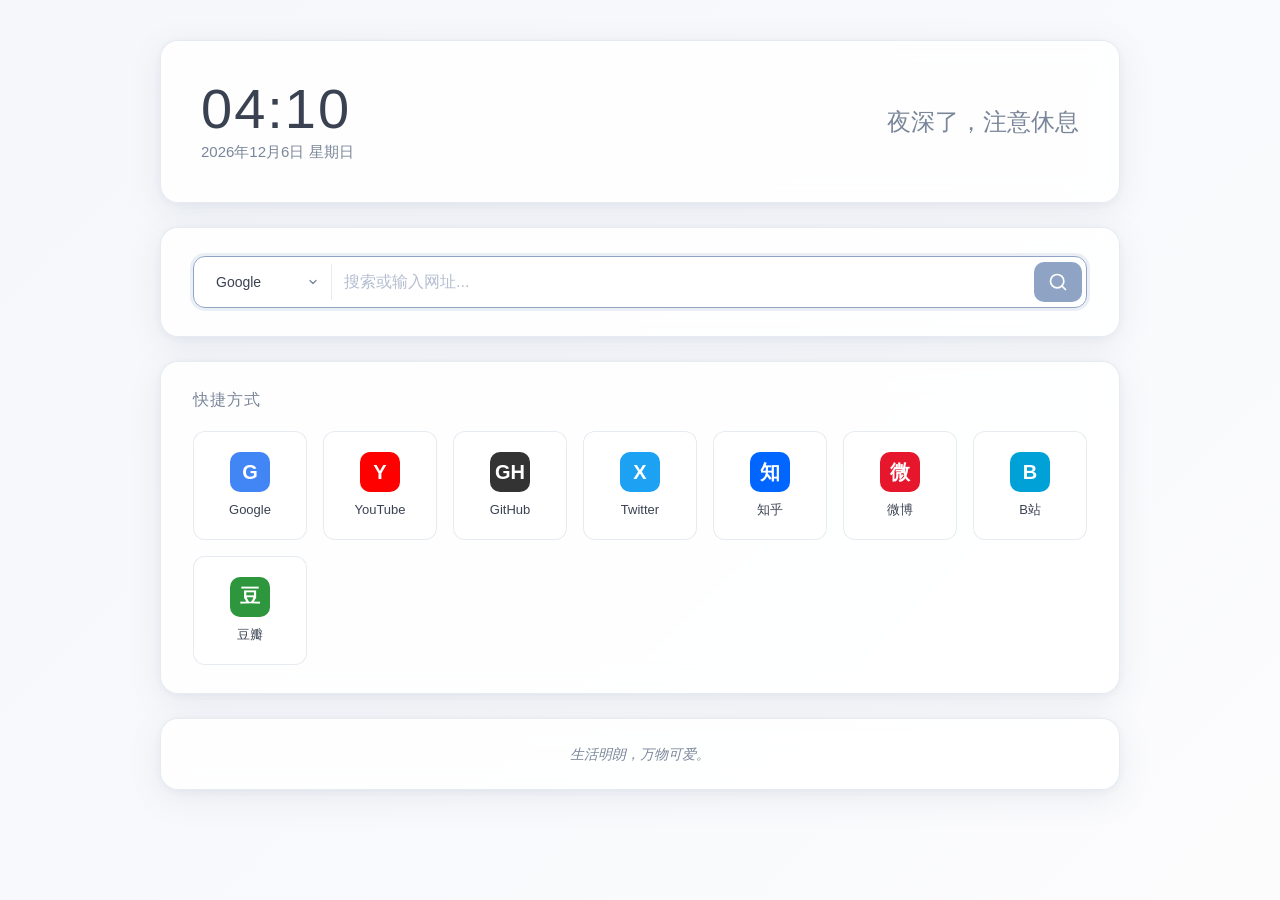
==== newtab.html @ cd0e1374 "feat: 创建浏览器新标签页插件 Co-authored-by: traeagent <traeagent@users.noreply.github.com>" ====
<!DOCTYPE html>
<html lang="zh-CN">
<head>
  <meta charset="UTF-8" />
  <meta name="viewport" content="width=device-width, initial-scale=1.0" />
  <title>New Tab</title>
  <link rel="stylesheet" href="styles.css" />
</head>
<body>
  <div class="container">
    <header class="hero-card">
      <div class="time-section">
        <div class="time" id="time">00:00</div>
        <div class="date" id="date">加载中...</div>
      </div>
      <div class="greeting" id="greeting">你好</div>
    </header>

    <section class="card search-card">
      <form class="search-box" id="searchForm">
        <div class="engine-select" id="engineSelect">
          <select id="engineDropdown" class="engine-dropdown">
            <option value="google">Google</option>
            <option value="bing">Bing</option>
            <option value="baidu">百度</option>
            <option value="duckduckgo">DuckDuckGo</option>
          </select>
        </div>
        <input
          type="text"
          id="searchInput"
          class="search-input"
          placeholder="搜索或输入网址..."
          autocomplete="off"
          autofocus
        />
        <button type="submit" class="search-btn" aria-label="搜索">
          <svg viewBox="0 0 24 24" width="20" height="20" fill="none" stroke="currentColor" stroke-width="2" stroke-linecap="round" stroke-linejoin="round">
            <circle cx="11" cy="11" r="8"></circle>
            <line x1="21" y1="21" x2="16.65" y2="16.65"></line>
          </svg>
        </button>
      </form>
    </section>

    <section class="card shortcuts-card">
      <h2 class="card-title">快捷方式</h2>
      <div class="shortcuts-grid" id="shortcutsGrid"></div>
    </section>

    <footer class="footer-card">
      <div class="quote" id="quote">每一个不曾起舞的日子，都是对生命的辜负。</div>
    </footer>
  </div>
  <script src="script.js"></script>
</body>
</html>
---- styles.css ----
:root {
  --bg-gradient: linear-gradient(135deg, #f5f7fa 0%, #f8f9fc 50%, #fcfcfd 100%);
  --card-bg: rgba(255, 255, 255, 0.85);
  --card-border: rgba(200, 210, 225, 0.45);
  --card-shadow: 0 8px 32px rgba(100, 120, 150, 0.12),
                 0 2px 8px rgba(100, 120, 150, 0.06),
                 inset 0 1px 0 rgba(255, 255, 255, 0.8);
  --card-hover-shadow: 0 12px 40px rgba(100, 120, 150, 0.18),
                       0 4px 12px rgba(100, 120, 150, 0.1),
                       inset 0 1px 0 rgba(255, 255, 255, 0.8);
  --text-primary: #3a4252;
  --text-secondary: #7a8699;
  --text-muted: #b4bed0;
  --accent: #8fa4c5;
  --accent-hover: #7a92b8;
  --input-bg: rgba(255, 255, 255, 0.75);
  --radius: 18px;
  --radius-sm: 12px;
}

* {
  margin: 0;
  padding: 0;
  box-sizing: border-box;
}

body {
  font-family: -apple-system, BlinkMacSystemFont, "Segoe UI", "PingFang SC",
               "Microsoft YaHei", sans-serif;
  min-height: 100vh;
  background: var(--bg-gradient);
  color: var(--text-primary);
  padding: 40px 20px;
  display: flex;
  justify-content: center;
  align-items: flex-start;
  -webkit-font-smoothing: antialiased;
  -moz-osx-font-smoothing: grayscale;
}

.container {
  width: 100%;
  max-width: 960px;
  display: flex;
  flex-direction: column;
  gap: 24px;
}

.card,
.hero-card,
.footer-card {
  background: var(--card-bg);
  border: 1px solid var(--card-border);
  border-radius: var(--radius);
  box-shadow: var(--card-shadow);
  backdrop-filter: blur(12px);
  -webkit-backdrop-filter: blur(12px);
  padding: 32px;
  transition: all 0.3s ease;
}

.hero-card {
  display: flex;
  justify-content: space-between;
  align-items: center;
  flex-wrap: wrap;
  gap: 20px;
  padding: 40px;
}

.time-section {
  display: flex;
  flex-direction: column;
  gap: 6px;
}

.time {
  font-size: 56px;
  font-weight: 200;
  letter-spacing: 2px;
  color: var(--text-primary);
  font-variant-numeric: tabular-nums;
  line-height: 1;
}

.date {
  font-size: 15px;
  color: var(--text-secondary);
}

.greeting {
  font-size: 24px;
  font-weight: 300;
  color: var(--text-secondary);
  text-align: right;
}

.search-card {
  padding: 28px 32px;
}

.search-box {
  display: flex;
  align-items: center;
  background: var(--input-bg);
  border: 1px solid var(--card-border);
  border-radius: var(--radius-sm);
  padding: 4px 4px 4px 6px;
  transition: all 0.2s ease;
}

.search-box:focus-within {
  border-color: var(--accent);
  box-shadow: 0 0 0 3px rgba(143, 164, 197, 0.18);
}

.engine-select {
  position: relative;
  display: flex;
  align-items: center;
  padding: 0 6px;
  border-right: 1px solid var(--card-border);
}

.engine-dropdown {
  appearance: none;
  -webkit-appearance: none;
  -moz-appearance: none;
  background: transparent;
  border: none;
  outline: none;
  font-size: 14px;
  color: var(--text-primary);
  padding: 10px 26px 10px 10px;
  font-family: inherit;
  cursor: pointer;
  border-radius: 8px;
  transition: background 0.2s ease;
  background-image: url("data:image/svg+xml;utf8,<svg xmlns='http://www.w3.org/2000/svg' width='12' height='12' viewBox='0 0 24 24' fill='none' stroke='%237a8699' stroke-width='2.5' stroke-linecap='round' stroke-linejoin='round'><polyline points='6 9 12 15 18 9'></polyline></svg>");
  background-repeat: no-repeat;
  background-position: right 6px center;
  background-size: 12px;
}

.engine-dropdown:hover {
  background-color: rgba(143, 164, 197, 0.08);
}

.engine-dropdown option {
  background: #ffffff;
  color: var(--text-primary);
}

.search-input {
  flex: 1;
  border: none;
  outline: none;
  background: transparent;
  font-size: 16px;
  color: var(--text-primary);
  padding: 12px 10px 12px 12px;
  font-family: inherit;
}

.search-input::placeholder {
  color: var(--text-muted);
}

.search-btn {
  background: var(--accent);
  border: none;
  border-radius: 10px;
  padding: 10px 14px;
  cursor: pointer;
  color: white;
  display: flex;
  align-items: center;
  justify-content: center;
  transition: all 0.2s ease;
}

.search-btn:hover {
  background: var(--accent-hover);
  transform: translateY(-1px);
}

.shortcuts-card {
  padding: 28px 32px;
}

.card-title {
  font-size: 16px;
  font-weight: 500;
  color: var(--text-secondary);
  margin-bottom: 20px;
  letter-spacing: 1px;
}

.shortcuts-grid {
  display: grid;
  grid-template-columns: repeat(auto-fill, minmax(110px, 1fr));
  gap: 16px;
}

.shortcut-item {
  display: flex;
  flex-direction: column;
  align-items: center;
  justify-content: center;
  padding: 20px 12px;
  background: var(--input-bg);
  border: 1px solid var(--card-border);
  border-radius: var(--radius-sm);
  cursor: pointer;
  transition: all 0.2s ease;
  text-decoration: none;
  color: inherit;
  gap: 10px;
}

.shortcut-item:hover {
  transform: translateY(-3px);
  box-shadow: 0 6px 20px rgba(180, 150, 120, 0.15);
  border-color: var(--accent);
}

.shortcut-icon {
  width: 40px;
  height: 40px;
  border-radius: 10px;
  display: flex;
  align-items: center;
  justify-content: center;
  font-size: 20px;
  font-weight: 600;
  color: white;
}

.shortcut-name {
  font-size: 13px;
  color: var(--text-primary);
  text-align: center;
  line-height: 1.3;
}

.footer-card {
  padding: 24px 32px;
  text-align: center;
}

.quote {
  font-size: 14px;
  color: var(--text-secondary);
  font-style: italic;
  line-height: 1.6;
}

@media (max-width: 640px) {
  body {
    padding: 24px 16px;
  }

  .hero-card {
    flex-direction: column;
    text-align: center;
    padding: 28px 20px;
  }

  .greeting {
    text-align: center;
  }

  .time {
    font-size: 44px;
  }

  .card,
  .search-card,
  .shortcuts-card,
  .footer-card {
    padding: 20px;
  }

  .shortcuts-grid {
    grid-template-columns: repeat(auto-fill, minmax(90px, 1fr));
    gap: 12px;
  }
}
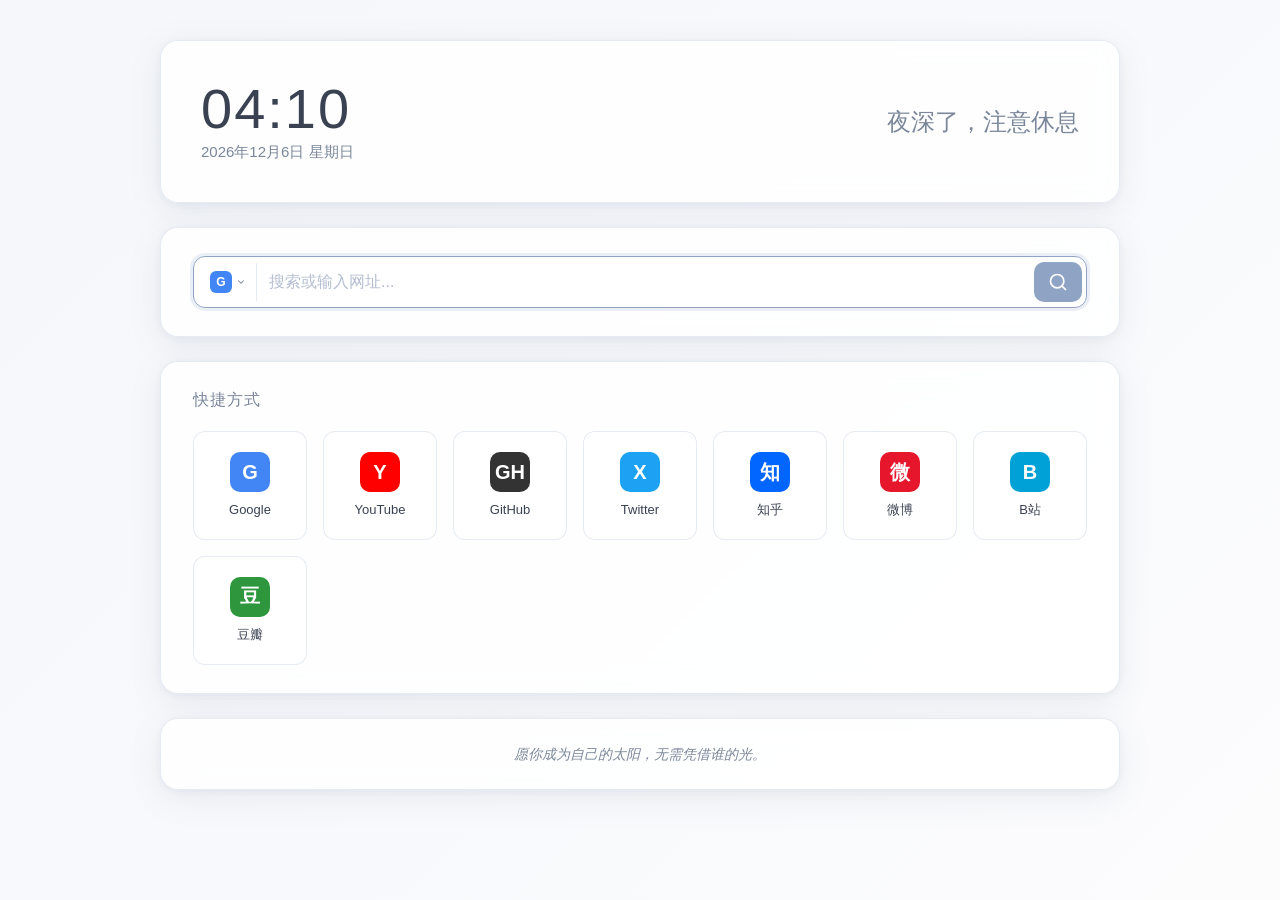
==== commit 87714768: "feat: 创建浏览器新标签页插件 Co-authored-by: traeagent <traeagent@users.noreply.github.com>" ====
--- a/newtab.html
+++ b/newtab.html
@@ -19,12 +19,11 @@
     <section class="card search-card">
       <form class="search-box" id="searchForm">
         <div class="engine-select" id="engineSelect">
-          <select id="engineDropdown" class="engine-dropdown">
-            <option value="google">Google</option>
-            <option value="bing">Bing</option>
-            <option value="baidu">百度</option>
-            <option value="duckduckgo">DuckDuckGo</option>
-          </select>
+          <button type="button" class="engine-trigger" id="engineTrigger" aria-haspopup="listbox" aria-expanded="false">
+            <span class="engine-icon" id="engineIcon">G</span>
+            <svg class="engine-caret" viewBox="0 0 24 24" width="10" height="10" fill="none" stroke="currentColor" stroke-width="2.5" stroke-linecap="round" stroke-linejoin="round"><polyline points="6 9 12 15 18 9"></polyline></svg>
+          </button>
+          <ul class="engine-menu" id="engineMenu" role="listbox"></ul>
         </div>
         <input
           type="text"
--- a/styles.css
+++ b/styles.css
@@ -118,37 +118,118 @@
   position: relative;
   display: flex;
   align-items: center;
-  padding: 0 6px;
+  padding: 0 4px 0 6px;
   border-right: 1px solid var(--card-border);
 }
 
-.engine-dropdown {
-  appearance: none;
-  -webkit-appearance: none;
-  -moz-appearance: none;
+.engine-trigger {
+  display: flex;
+  align-items: center;
+  gap: 4px;
   background: transparent;
   border: none;
   outline: none;
+  cursor: pointer;
+  padding: 8px 6px 8px 4px;
+  border-radius: 8px;
+  color: var(--text-secondary);
+  font-family: inherit;
+  transition: background 0.2s ease, color 0.2s ease;
+}
+
+.engine-trigger:hover {
+  background-color: rgba(143, 164, 197, 0.1);
+  color: var(--text-primary);
+}
+
+.engine-trigger[aria-expanded="true"] {
+  background-color: rgba(143, 164, 197, 0.15);
+  color: var(--text-primary);
+}
+
+.engine-trigger[aria-expanded="true"] .engine-caret {
+  transform: rotate(180deg);
+}
+
+.engine-icon {
+  display: inline-flex;
+  align-items: center;
+  justify-content: center;
+  width: 22px;
+  height: 22px;
+  border-radius: 6px;
+  font-size: 12px;
+  font-weight: 700;
+  color: white;
+  letter-spacing: 0;
+  line-height: 1;
+}
+
+.engine-caret {
+  transition: transform 0.2s ease;
+  flex-shrink: 0;
+}
+
+.engine-menu {
+  position: absolute;
+  top: calc(100% + 6px);
+  left: 0;
+  min-width: 160px;
+  list-style: none;
+  padding: 6px;
+  margin: 0;
+  background: white;
+  border: 1px solid var(--card-border);
+  border-radius: 12px;
+  box-shadow: 0 8px 24px rgba(100, 120, 150, 0.18),
+              0 2px 6px rgba(100, 120, 150, 0.08);
+  opacity: 0;
+  visibility: hidden;
+  transform: translateY(-6px);
+  pointer-events: none;
+  transition: opacity 0.18s ease, transform 0.18s ease, visibility 0.18s;
+  z-index: 100;
+}
+
+.engine-select.open .engine-menu {
+  opacity: 1;
+  visibility: visible;
+  transform: translateY(0);
+  pointer-events: auto;
+}
+
+.engine-menu li {
+  display: flex;
+  align-items: center;
+  gap: 10px;
+  padding: 9px 12px 9px 10px;
+  border-radius: 8px;
   font-size: 14px;
   color: var(--text-primary);
-  padding: 10px 26px 10px 10px;
-  font-family: inherit;
   cursor: pointer;
-  border-radius: 8px;
-  transition: background 0.2s ease;
-  background-image: url("data:image/svg+xml;utf8,<svg xmlns='http://www.w3.org/2000/svg' width='12' height='12' viewBox='0 0 24 24' fill='none' stroke='%237a8699' stroke-width='2.5' stroke-linecap='round' stroke-linejoin='round'><polyline points='6 9 12 15 18 9'></polyline></svg>");
-  background-repeat: no-repeat;
-  background-position: right 6px center;
-  background-size: 12px;
-}
-
-.engine-dropdown:hover {
-  background-color: rgba(143, 164, 197, 0.08);
-}
-
-.engine-dropdown option {
-  background: #ffffff;
-  color: var(--text-primary);
+  transition: background 0.15s ease;
+  white-space: nowrap;
+  user-select: none;
+}
+
+.engine-menu li:hover {
+  background-color: rgba(143, 164, 197, 0.12);
+}
+
+.engine-menu li.active {
+  background-color: rgba(143, 164, 197, 0.2);
+  font-weight: 500;
+}
+
+.engine-menu .engine-icon {
+  width: 24px;
+  height: 24px;
+  font-size: 12px;
+  border-radius: 6px;
+}
+
+.engine-menu .engine-label {
+  flex: 1;
 }
 
 .search-input {
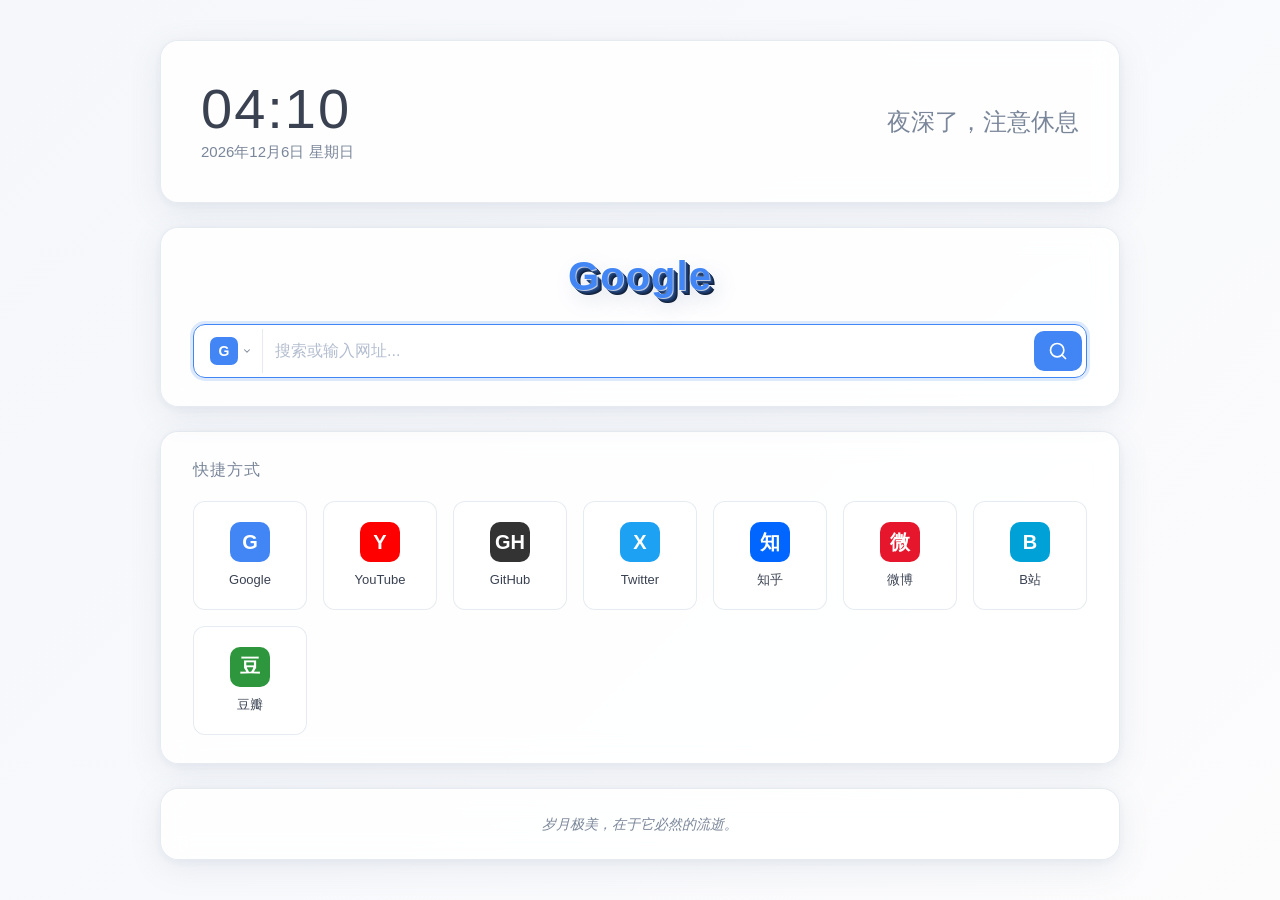
==== commit 4e12fda5: "feat: 创建浏览器新标签页插件 Co-authored-by: traeagent <traeagent@users.noreply.github.com>" ====
--- a/newtab.html
+++ b/newtab.html
@@ -2,7 +2,7 @@
 <html lang="zh-CN">
 <head>
   <meta charset="UTF-8" />
-  <meta name="viewport" content="width=device-width, initial-scale=1.0" />
+  <meta name="viewport" content="width=device-width, initial-scale=1.0, maximum-scale=1.0, minimum-scale=1.0, user-scalable=no, viewport-fit=cover" />
   <title>New Tab</title>
   <link rel="stylesheet" href="styles.css" />
 </head>
@@ -17,6 +17,7 @@
     </header>
 
     <section class="card search-card">
+      <div class="engine-logo" id="engineLogo">Google</div>
       <form class="search-box" id="searchForm">
         <div class="engine-select" id="engineSelect">
           <button type="button" class="engine-trigger" id="engineTrigger" aria-haspopup="listbox" aria-expanded="false">
--- a/styles.css
+++ b/styles.css
@@ -16,12 +16,38 @@
   --input-bg: rgba(255, 255, 255, 0.75);
   --radius: 18px;
   --radius-sm: 12px;
+  --brand-color: #4285f4;
+  --brand-color-hover: #3367d6;
+  --brand-color-soft: rgba(66, 133, 244, 0.18);
+  --brand-color-ring: rgba(66, 133, 244, 0.14);
 }
 
 * {
   margin: 0;
   padding: 0;
   box-sizing: border-box;
+  -webkit-tap-highlight-color: transparent;
+  -webkit-touch-callout: none;
+  -webkit-user-select: none;
+  -ms-user-select: none;
+  user-select: none;
+  -webkit-text-size-adjust: 100%;
+  -ms-text-size-adjust: 100%;
+}
+
+html,
+body {
+  overscroll-behavior: none;
+  -webkit-overflow-scrolling: touch;
+  touch-action: manipulation;
+  overflow: hidden;
+  scrollbar-width: none;
+  -ms-overflow-style: none;
+}
+
+html::-webkit-scrollbar,
+body::-webkit-scrollbar {
+  display: none;
 }
 
 body {
@@ -57,6 +83,7 @@
   -webkit-backdrop-filter: blur(12px);
   padding: 32px;
   transition: all 0.3s ease;
+  position: relative;
 }
 
 .hero-card {
@@ -97,6 +124,31 @@
 
 .search-card {
   padding: 28px 32px;
+  z-index: 2;
+}
+
+.engine-logo {
+  font-size: 40px;
+  font-weight: 800;
+  letter-spacing: 1px;
+  color: var(--brand-color);
+  text-align: center;
+  margin-bottom: 28px;
+  line-height: 1;
+  user-select: none;
+  transition: color 0.2s ease, text-shadow 0.2s ease;
+  text-shadow:
+    1px 1px 0 rgba(255, 255, 255, 0.7),
+    -1px -1px 0 rgba(255, 255, 255, 0.3),
+    2px 2px 0 color-mix(in srgb, var(--brand-color) 55%, black),
+    3px 3px 0 color-mix(in srgb, var(--brand-color) 45%, black),
+    4px 4px 0 color-mix(in srgb, var(--brand-color) 35%, black),
+    5px 5px 0 color-mix(in srgb, var(--brand-color) 25%, black),
+    7px 9px 20px rgba(100, 120, 150, 0.25);
+}
+
+.engine-logo:hover {
+  transform: translateY(-2px) scale(1.02);
 }
 
 .search-box {
@@ -110,8 +162,8 @@
 }
 
 .search-box:focus-within {
-  border-color: var(--accent);
-  box-shadow: 0 0 0 3px rgba(143, 164, 197, 0.18);
+  border-color: var(--brand-color);
+  box-shadow: 0 0 0 3px var(--brand-color-ring);
 }
 
 .engine-select {
@@ -138,12 +190,12 @@
 }
 
 .engine-trigger:hover {
-  background-color: rgba(143, 164, 197, 0.1);
+  background-color: var(--brand-color-soft);
   color: var(--text-primary);
 }
 
 .engine-trigger[aria-expanded="true"] {
-  background-color: rgba(143, 164, 197, 0.15);
+  background-color: var(--brand-color-soft);
   color: var(--text-primary);
 }
 
@@ -155,14 +207,15 @@
   display: inline-flex;
   align-items: center;
   justify-content: center;
-  width: 22px;
-  height: 22px;
-  border-radius: 6px;
-  font-size: 12px;
+  width: 28px;
+  height: 28px;
+  border-radius: 7px;
+  font-size: 14px;
   font-weight: 700;
   color: white;
   letter-spacing: 0;
   line-height: 1;
+  background: var(--brand-color);
 }
 
 .engine-caret {
@@ -202,7 +255,7 @@
   display: flex;
   align-items: center;
   gap: 10px;
-  padding: 9px 12px 9px 10px;
+  padding: 9px 12px 9px 4px;
   border-radius: 8px;
   font-size: 14px;
   color: var(--text-primary);
@@ -222,10 +275,10 @@
 }
 
 .engine-menu .engine-icon {
-  width: 24px;
-  height: 24px;
-  font-size: 12px;
-  border-radius: 6px;
+  width: 28px;
+  height: 28px;
+  font-size: 14px;
+  border-radius: 7px;
 }
 
 .engine-menu .engine-label {
@@ -241,6 +294,9 @@
   color: var(--text-primary);
   padding: 12px 10px 12px 12px;
   font-family: inherit;
+  -webkit-user-select: text;
+  user-select: text;
+  -webkit-touch-callout: default;
 }
 
 .search-input::placeholder {
@@ -248,7 +304,7 @@
 }
 
 .search-btn {
-  background: var(--accent);
+  background: var(--brand-color);
   border: none;
   border-radius: 10px;
   padding: 10px 14px;
@@ -261,7 +317,7 @@
 }
 
 .search-btn:hover {
-  background: var(--accent-hover);
+  background: var(--brand-color-hover);
   transform: translateY(-1px);
 }
 
@@ -301,7 +357,7 @@
 
 .shortcut-item:hover {
   transform: translateY(-3px);
-  box-shadow: 0 6px 20px rgba(180, 150, 120, 0.15);
+  box-shadow: 0 6px 20px rgba(100, 120, 150, 0.15);
   border-color: var(--accent);
 }
 
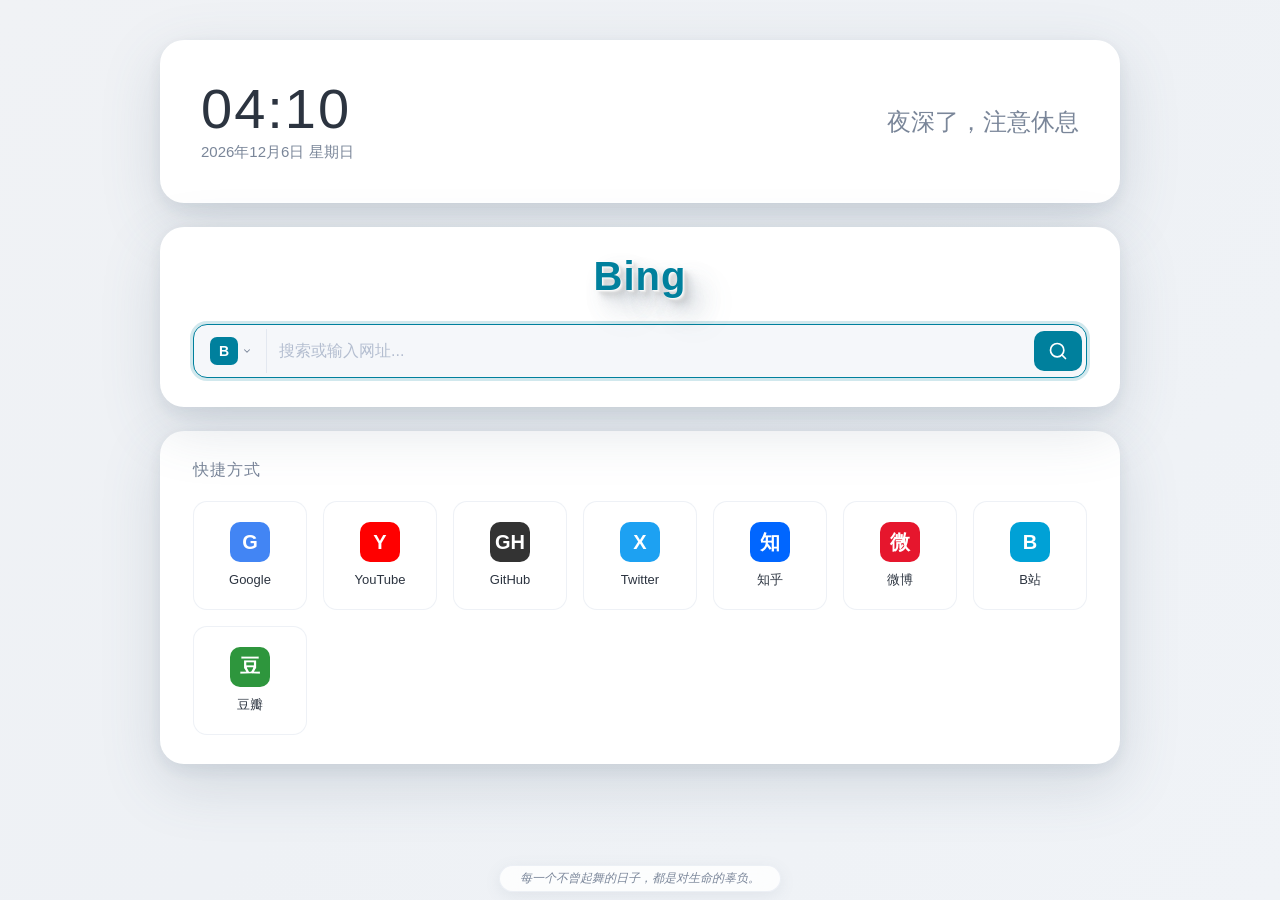
==== commit 227f647f: "feat: 创建浏览器新标签页插件 Co-authored-by: traeagent <traeagent@users.noreply.github.com>" ====
--- a/newtab.html
+++ b/newtab.html
@@ -47,11 +47,9 @@
       <h2 class="card-title">快捷方式</h2>
       <div class="shortcuts-grid" id="shortcutsGrid"></div>
     </section>
+  </div>
 
-    <footer class="footer-card">
-      <div class="quote" id="quote">每一个不曾起舞的日子，都是对生命的辜负。</div>
-    </footer>
-  </div>
+  <div class="bottom-bar"><span class="quote-text" id="quote">每一个不曾起舞的日子，都是对生命的辜负。&nbsp;&nbsp;&nbsp;&nbsp;&nbsp;&nbsp;&nbsp;&nbsp;每一个不曾起舞的日子，都是对生命的辜负。</span></div>
   <script src="script.js"></script>
 </body>
 </html>
--- a/styles.css
+++ b/styles.css
@@ -1,25 +1,23 @@
 :root {
-  --bg-gradient: linear-gradient(135deg, #f5f7fa 0%, #f8f9fc 50%, #fcfcfd 100%);
-  --card-bg: rgba(255, 255, 255, 0.85);
-  --card-border: rgba(200, 210, 225, 0.45);
-  --card-shadow: 0 8px 32px rgba(100, 120, 150, 0.12),
-                 0 2px 8px rgba(100, 120, 150, 0.06),
-                 inset 0 1px 0 rgba(255, 255, 255, 0.8);
-  --card-hover-shadow: 0 12px 40px rgba(100, 120, 150, 0.18),
-                       0 4px 12px rgba(100, 120, 150, 0.1),
-                       inset 0 1px 0 rgba(255, 255, 255, 0.8);
-  --text-primary: #3a4252;
+  --bg-gradient: linear-gradient(135deg, #f0f2f5 0%, #eef1f5 50%, #f0f3f7 100%);
+  --card-bg: #ffffff;
+  --card-border: transparent;
+  --card-shadow: 0 20px 60px rgba(80, 100, 120, 0.18),
+                 0 6px 16px rgba(80, 100, 120, 0.1);
+  --card-hover-shadow: 0 28px 72px rgba(80, 100, 120, 0.25),
+                       0 8px 20px rgba(80, 100, 120, 0.12);
+  --text-primary: #2c3440;
   --text-secondary: #7a8699;
   --text-muted: #b4bed0;
   --accent: #8fa4c5;
   --accent-hover: #7a92b8;
-  --input-bg: rgba(255, 255, 255, 0.75);
-  --radius: 18px;
-  --radius-sm: 12px;
-  --brand-color: #4285f4;
-  --brand-color-hover: #3367d6;
-  --brand-color-soft: rgba(66, 133, 244, 0.18);
-  --brand-color-ring: rgba(66, 133, 244, 0.14);
+  --input-bg: #f5f7fa;
+  --radius: 24px;
+  --radius-sm: 14px;
+  --brand-color: #00809d;
+  --brand-color-hover: #006a83;
+  --brand-color-soft: rgba(0, 128, 157, 0.12);
+  --brand-color-ring: rgba(0, 128, 157, 0.18);
 }
 
 * {
@@ -70,11 +68,11 @@
   display: flex;
   flex-direction: column;
   gap: 24px;
+  padding-bottom: 44px;
 }
 
 .card,
-.hero-card,
-.footer-card {
+.hero-card {
   background: var(--card-bg);
   border: 1px solid var(--card-border);
   border-radius: var(--radius);
@@ -129,7 +127,7 @@
 
 .engine-logo {
   font-size: 40px;
-  font-weight: 800;
+  font-weight: 900;
   letter-spacing: 1px;
   color: var(--brand-color);
   text-align: center;
@@ -138,13 +136,14 @@
   user-select: none;
   transition: color 0.2s ease, text-shadow 0.2s ease;
   text-shadow:
-    1px 1px 0 rgba(255, 255, 255, 0.7),
-    -1px -1px 0 rgba(255, 255, 255, 0.3),
-    2px 2px 0 color-mix(in srgb, var(--brand-color) 55%, black),
-    3px 3px 0 color-mix(in srgb, var(--brand-color) 45%, black),
-    4px 4px 0 color-mix(in srgb, var(--brand-color) 35%, black),
-    5px 5px 0 color-mix(in srgb, var(--brand-color) 25%, black),
-    7px 9px 20px rgba(100, 120, 150, 0.25);
+    1px 1px 0.5px rgba(255, 255, 255, 0.7),
+    2px 2px 1px rgba(245, 245, 245, 0.6),
+    3px 3px 2px rgba(225, 225, 225, 0.5),
+    4px 4px 3px rgba(205, 205, 205, 0.4),
+    6px 6px 5px rgba(180, 180, 180, 0.3),
+    8px 8px 10px rgba(160, 170, 180, 0.3),
+    14px 14px 24px rgba(100, 120, 140, 0.3),
+    20px 20px 35px rgba(100, 120, 140, 0.2);
 }
 
 .engine-logo:hover {
@@ -155,7 +154,7 @@
   display: flex;
   align-items: center;
   background: var(--input-bg);
-  border: 1px solid var(--card-border);
+  border: 1px solid rgba(200, 210, 225, 0.4);
   border-radius: var(--radius-sm);
   padding: 4px 4px 4px 6px;
   transition: all 0.2s ease;
@@ -170,8 +169,8 @@
   position: relative;
   display: flex;
   align-items: center;
-  padding: 0 4px 0 6px;
-  border-right: 1px solid var(--card-border);
+  padding: 0 8px 0 6px;
+  border-right: 1px solid rgba(200, 210, 225, 0.4);
 }
 
 .engine-trigger {
@@ -232,7 +231,7 @@
   padding: 6px;
   margin: 0;
   background: white;
-  border: 1px solid var(--card-border);
+  border: 1px solid rgba(200, 210, 225, 0.35);
   border-radius: 12px;
   box-shadow: 0 8px 24px rgba(100, 120, 150, 0.18),
               0 2px 6px rgba(100, 120, 150, 0.08);
@@ -339,20 +338,65 @@
   gap: 16px;
 }
 
+.shortcuts-grid.edit-mode .shortcut-item {
+  cursor: grab;
+}
+
+.shortcuts-grid.edit-mode .shortcut-item.dragging-active {
+  cursor: grabbing;
+}
+
 .shortcut-item {
   display: flex;
   flex-direction: column;
   align-items: center;
   justify-content: center;
   padding: 20px 12px;
-  background: var(--input-bg);
-  border: 1px solid var(--card-border);
+  background: #ffffff;
+  border: 1px solid rgba(200, 210, 225, 0.3);
   border-radius: var(--radius-sm);
   cursor: pointer;
-  transition: all 0.2s ease;
+  transition: transform 0.15s ease, box-shadow 0.15s ease, border-color 0.15s ease, opacity 0.15s ease;
   text-decoration: none;
   color: inherit;
   gap: 10px;
+  position: relative;
+  user-select: none;
+  -webkit-user-select: none;
+  -webkit-tap-highlight-color: transparent;
+  touch-action: none;
+  outline: none;
+}
+
+.shortcut-item.pressed {
+  transform: scale(0.93);
+  opacity: 0.85;
+  box-shadow: 0 2px 8px rgba(100, 120, 150, 0.25);
+}
+
+.shortcut-item.dragging {
+  opacity: 0.9;
+  box-shadow: 0 8px 24px rgba(100, 120, 150, 0.4);
+  border-color: var(--brand-color);
+}
+
+.shortcut-item.drag-target {
+  border-color: var(--brand-color);
+  border-style: dashed;
+  border-width: 2px;
+  box-shadow: 0 0 0 3px var(--brand-color-ring);
+}
+
+.shortcut-item.wobble {
+  animation: wobble 0.35s ease-in-out;
+}
+
+@keyframes wobble {
+  0%   { transform: rotate(0deg) scale(1); }
+  25%  { transform: rotate(-1.5deg) scale(1.02); }
+  50%  { transform: rotate(1.5deg) scale(1.02); }
+  75%  { transform: rotate(-0.8deg) scale(1.01); }
+  100% { transform: rotate(0deg) scale(1); }
 }
 
 .shortcut-item:hover {
@@ -361,6 +405,48 @@
   border-color: var(--accent);
 }
 
+.shortcut-delete {
+  position: absolute;
+  top: -8px;
+  right: -8px;
+  width: 22px;
+  height: 22px;
+  border-radius: 50%;
+  background: #ef4444;
+  border: 2px solid white;
+  color: white;
+  display: flex;
+  align-items: center;
+  justify-content: center;
+  font-size: 14px;
+  font-weight: 700;
+  line-height: 1;
+  cursor: pointer;
+  opacity: 0;
+  visibility: hidden;
+  transform: scale(0.6);
+  transition: opacity 0.2s ease, transform 0.2s ease, visibility 0.2s;
+  z-index: 10;
+  box-shadow: 0 2px 6px rgba(0,0,0,0.25);
+  -webkit-tap-highlight-color: transparent;
+}
+
+.shortcut-delete:active {
+  transform: scale(0.9);
+  background: #dc2626;
+}
+
+.edit-mode .shortcut-delete {
+  opacity: 1;
+  visibility: visible;
+  transform: scale(1);
+}
+
+.edit-mode .shortcut-item:hover {
+  transform: none;
+  box-shadow: 0 2px 8px rgba(100, 120, 150, 0.15);
+}
+
 .shortcut-icon {
   width: 40px;
   height: 40px;
@@ -380,16 +466,36 @@
   line-height: 1.3;
 }
 
-.footer-card {
-  padding: 24px 32px;
+.bottom-bar {
+  position: fixed;
+  bottom: 8px;
+  left: 50%;
+  transform: translateX(-50%);
+  padding: 4px 20px;
+  background: rgba(255, 255, 255, 0.8);
+  backdrop-filter: blur(10px);
+  -webkit-backdrop-filter: blur(10px);
+  border-radius: 20px;
+  border: 1px solid rgba(200, 210, 225, 0.3);
+  box-shadow: 0 4px 16px rgba(100, 120, 140, 0.1);
   text-align: center;
-}
-
-.quote {
-  font-size: 14px;
+  font-size: 12px;
   color: var(--text-secondary);
   font-style: italic;
-  line-height: 1.6;
+  z-index: 10;
+  overflow: hidden;
+  white-space: nowrap;
+  max-width: calc(100vw - 40px);
+}
+
+.bottom-bar .quote-text {
+  display: inline-block;
+  animation: marquee 12s linear infinite;
+}
+
+@keyframes marquee {
+  0%   { transform: translateX(0); }
+  100% { transform: translateX(-50%); }
 }
 
 @media (max-width: 640px) {
@@ -413,8 +519,7 @@
 
   .card,
   .search-card,
-  .shortcuts-card,
-  .footer-card {
+  .shortcuts-card {
     padding: 20px;
   }
 
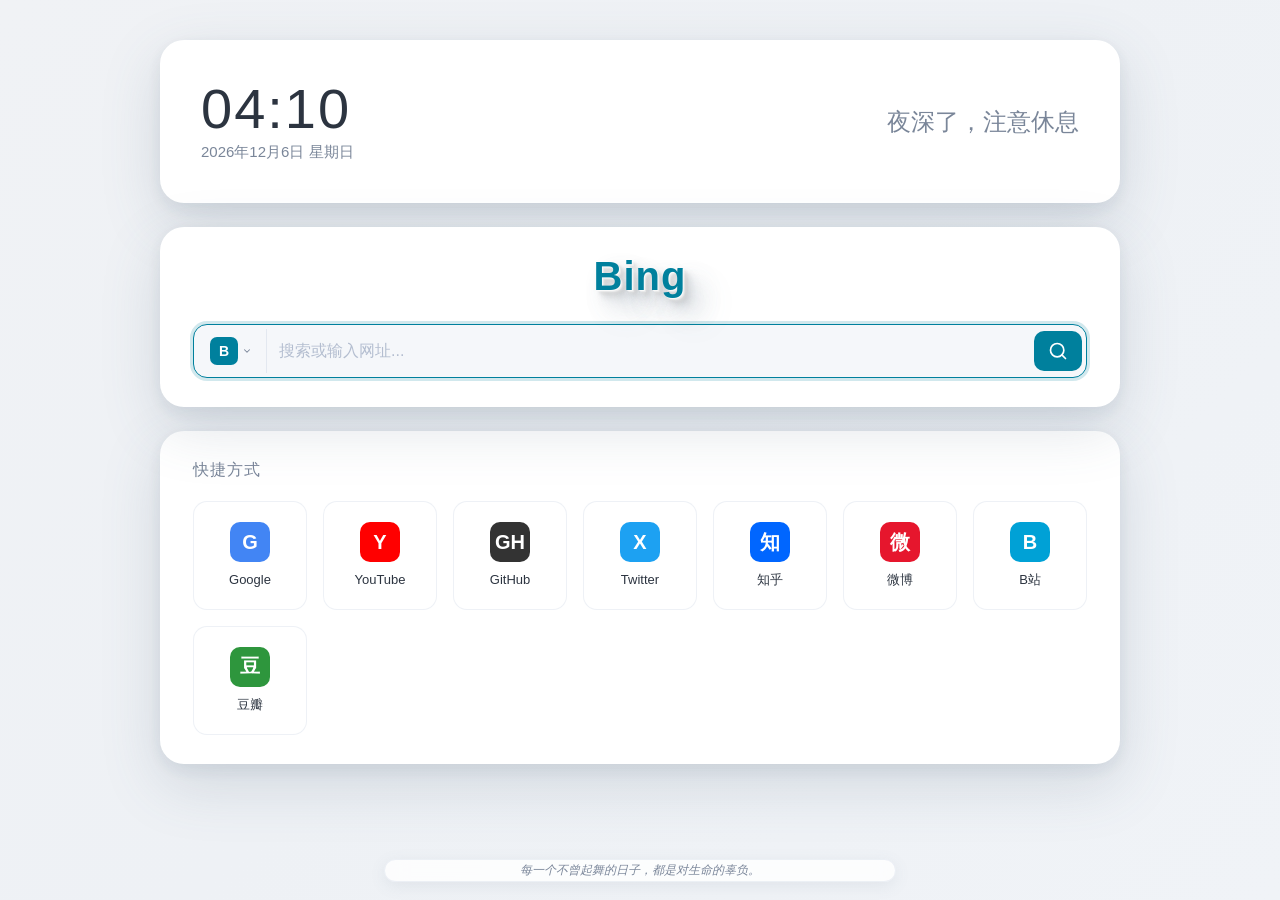
==== commit 838402dc: "feat: 创建浏览器新标签页插件 Co-authored-by: traeagent <traeagent@users.noreply.github.com>" ====
--- a/newtab.html
+++ b/newtab.html
@@ -49,7 +49,7 @@
     </section>
   </div>
 
-  <div class="bottom-bar"><span class="quote-text" id="quote">每一个不曾起舞的日子，都是对生命的辜负。&nbsp;&nbsp;&nbsp;&nbsp;&nbsp;&nbsp;&nbsp;&nbsp;每一个不曾起舞的日子，都是对生命的辜负。</span></div>
+  <div class="bottom-bar"><span id="quote">每一个不曾起舞的日子，都是对生命的辜负。</span></div>
   <script src="script.js"></script>
 </body>
 </html>
--- a/styles.css
+++ b/styles.css
@@ -468,14 +468,14 @@
 
 .bottom-bar {
   position: fixed;
-  bottom: 8px;
-  left: 50%;
-  transform: translateX(-50%);
-  padding: 4px 20px;
+  bottom: 18px;
+  left: 30%;
+  width: 40%;
+  padding: 2px 14px;
   background: rgba(255, 255, 255, 0.8);
   backdrop-filter: blur(10px);
   -webkit-backdrop-filter: blur(10px);
-  border-radius: 20px;
+  border-radius: 14px;
   border: 1px solid rgba(200, 210, 225, 0.3);
   box-shadow: 0 4px 16px rgba(100, 120, 140, 0.1);
   text-align: center;
@@ -485,7 +485,6 @@
   z-index: 10;
   overflow: hidden;
   white-space: nowrap;
-  max-width: calc(100vw - 40px);
 }
 
 .bottom-bar .quote-text {
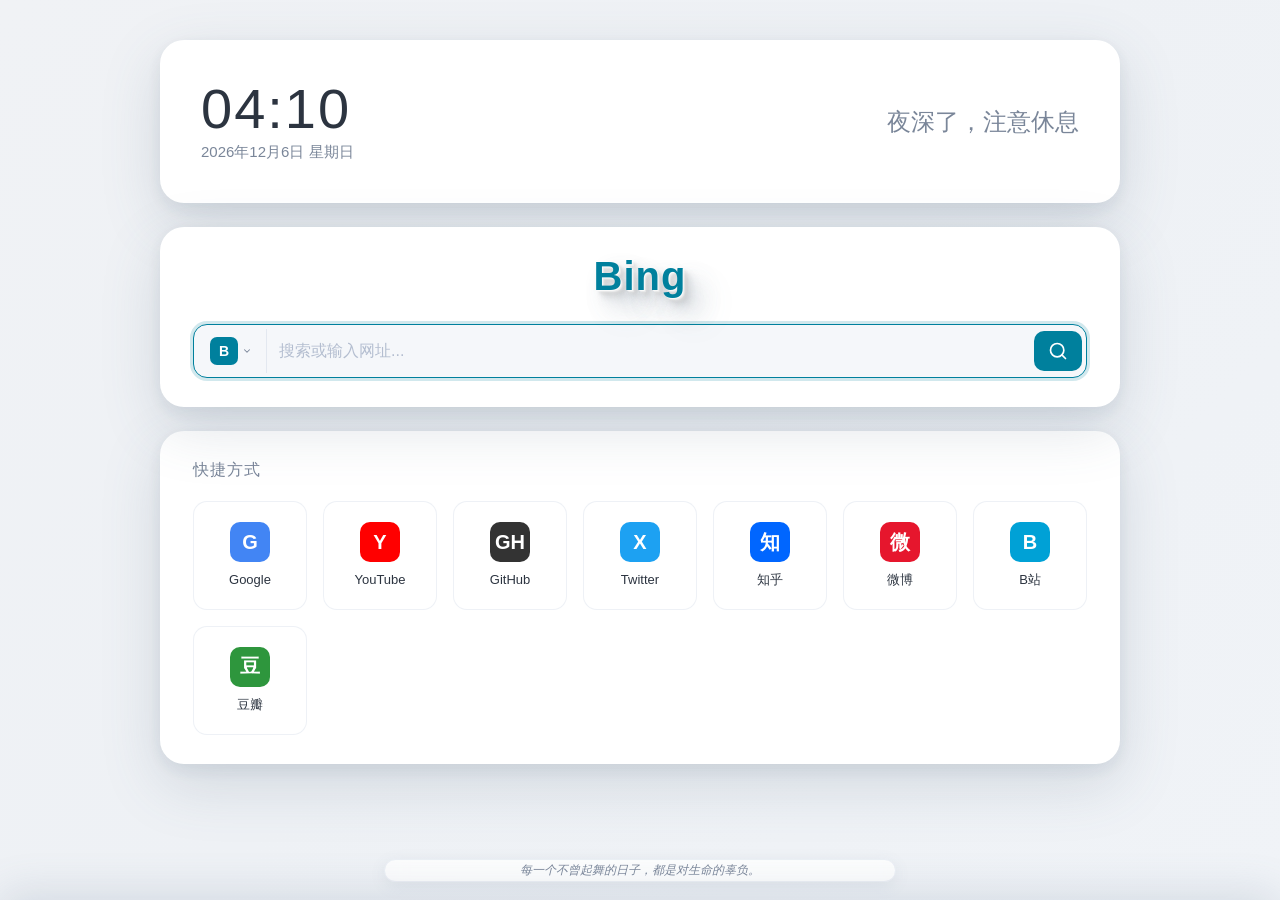
==== commit 6afb28ae: "feat: 创建浏览器新标签页插件 Co-authored-by: traeagent <traeagent@users.noreply.github.com>" ====
--- a/newtab.html
+++ b/newtab.html
@@ -50,6 +50,13 @@
   </div>
 
   <div class="bottom-bar"><span id="quote">每一个不曾起舞的日子，都是对生命的辜负。</span></div>
+
+  <div class="drawer" id="drawer">
+    <div class="drawer-handle" id="drawerHandle"></div>
+    <div class="drawer-content" id="drawerContent">
+      <p style="text-align:center;color:#aaa;font-size:13px;">功能开发中…</p>
+    </div>
+  </div>
   <script src="script.js"></script>
 </body>
 </html>
--- a/styles.css
+++ b/styles.css
@@ -472,6 +472,7 @@
   left: 30%;
   width: 40%;
   padding: 2px 14px;
+  box-sizing: border-box;
   background: rgba(255, 255, 255, 0.8);
   backdrop-filter: blur(10px);
   -webkit-backdrop-filter: blur(10px);
@@ -487,14 +488,76 @@
   white-space: nowrap;
 }
 
-.bottom-bar .quote-text {
+.bottom-bar #quote {
   display: inline-block;
-  animation: marquee 12s linear infinite;
+  white-space: nowrap;
+}
+
+.bottom-bar.scrolling {
+  text-align: left;
 }
 
 @keyframes marquee {
   0%   { transform: translateX(0); }
   100% { transform: translateX(-50%); }
+}
+
+/* ── 底部抽屉 ── */
+.drawer-overlay {
+  display: none;
+  position: fixed;
+  inset: 0;
+  background: rgba(0, 0, 0, 0.25);
+  z-index: 19;
+  animation: fadeIn 0.2s ease;
+}
+.drawer-overlay.open {
+  display: block;
+}
+
+@keyframes fadeIn {
+  from { opacity: 0; }
+  to   { opacity: 1; }
+}
+
+.drawer {
+  position: fixed;
+  bottom: 0;
+  left: 0;
+  right: 0;
+  height: 52vh;
+  background: rgba(255, 255, 255, 0.95);
+  backdrop-filter: blur(16px);
+  -webkit-backdrop-filter: blur(16px);
+  border-radius: 18px 18px 0 0;
+  border-top: 1px solid rgba(200, 210, 225, 0.35);
+  box-shadow: 0 -8px 40px rgba(100, 120, 150, 0.18);
+  z-index: 20;
+  transform: translateY(100%);
+  transition: transform 0.35s cubic-bezier(0.32, 0.72, 0, 1);
+  touch-action: none;
+  user-select: none;
+  display: flex;
+  flex-direction: column;
+}
+.drawer.open {
+  transform: translateY(0);
+}
+
+.drawer-handle {
+  width: 40px;
+  height: 4px;
+  background: rgba(180, 190, 210, 0.55);
+  border-radius: 2px;
+  margin: 10px auto 6px;
+  flex-shrink: 0;
+}
+
+.drawer-content {
+  flex: 1;
+  overflow-y: auto;
+  padding: 8px 20px 24px;
+  -webkit-overflow-scrolling: touch;
 }
 
 @media (max-width: 640px) {
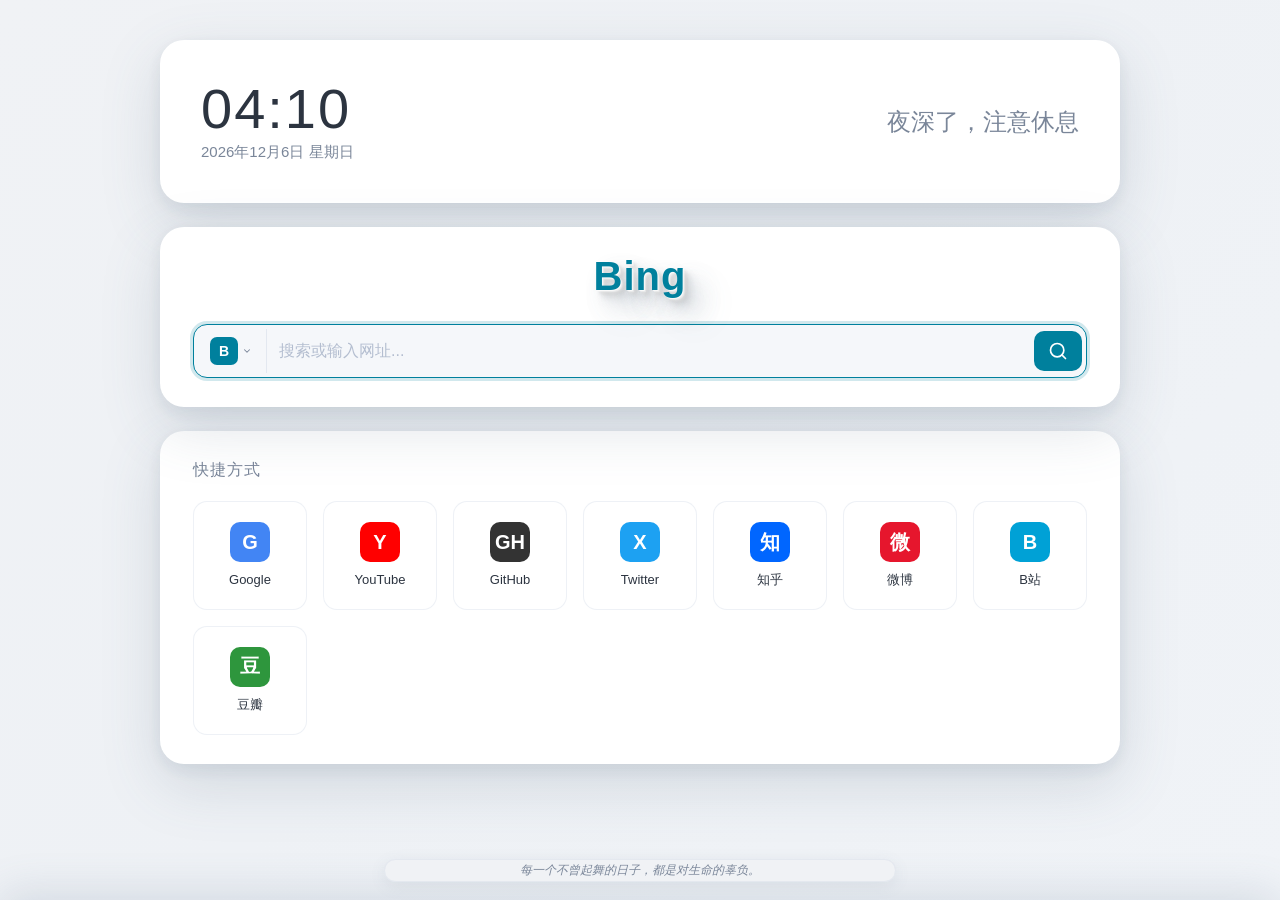
==== commit d06541a3: "Merge 8c8b6202e748d8800e4979fe725ed67f069b4453 into 30d1f96f08b4b326fd5b9fa31e57d36a3f2a12b9" ====
--- a/newtab.html
+++ b/newtab.html
@@ -52,7 +52,6 @@
   <div class="bottom-bar"><span id="quote">每一个不曾起舞的日子，都是对生命的辜负。</span></div>
 
   <div class="drawer" id="drawer">
-    <div class="drawer-handle" id="drawerHandle"></div>
     <div class="drawer-content" id="drawerContent">
       <p style="text-align:center;color:#aaa;font-size:13px;">功能开发中…</p>
     </div>
--- a/styles.css
+++ b/styles.css
@@ -468,24 +468,31 @@
 
 .bottom-bar {
   position: fixed;
-  bottom: 18px;
+  bottom: var(--bar-bottom, 18px);
   left: 30%;
   width: 40%;
   padding: 2px 14px;
   box-sizing: border-box;
-  background: rgba(255, 255, 255, 0.8);
+  background: var(--bar-bg, #f0f2f5);
   backdrop-filter: blur(10px);
   -webkit-backdrop-filter: blur(10px);
-  border-radius: 14px;
+  border-radius: var(--bar-radius, 14px);
   border: 1px solid rgba(200, 210, 225, 0.3);
-  box-shadow: 0 4px 16px rgba(100, 120, 140, 0.1);
+  box-shadow: 0 var(--bar-shadow-y, 4px) 16px rgba(100, 120, 140, 0.1);
   text-align: center;
   font-size: 12px;
   color: var(--text-secondary);
   font-style: italic;
-  z-index: 10;
-  overflow: hidden;
+  z-index: 21;
+  overflow: visible;
   white-space: nowrap;
+  touch-action: none;
+  user-select: none;
+  transition: bottom 0.35s cubic-bezier(0.32, 0.72, 0, 1),
+              transform 0.35s cubic-bezier(0.32, 0.72, 0, 1),
+              border-radius 0.35s cubic-bezier(0.32, 0.72, 0, 1),
+              box-shadow 0.35s cubic-bezier(0.32, 0.72, 0, 1),
+              background 0.2s ease;
 }
 
 .bottom-bar #quote {
@@ -503,22 +510,6 @@
 }
 
 /* ── 底部抽屉 ── */
-.drawer-overlay {
-  display: none;
-  position: fixed;
-  inset: 0;
-  background: rgba(0, 0, 0, 0.25);
-  z-index: 19;
-  animation: fadeIn 0.2s ease;
-}
-.drawer-overlay.open {
-  display: block;
-}
-
-@keyframes fadeIn {
-  from { opacity: 0; }
-  to   { opacity: 1; }
-}
 
 .drawer {
   position: fixed;
@@ -544,15 +535,6 @@
   transform: translateY(0);
 }
 
-.drawer-handle {
-  width: 40px;
-  height: 4px;
-  background: rgba(180, 190, 210, 0.55);
-  border-radius: 2px;
-  margin: 10px auto 6px;
-  flex-shrink: 0;
-}
-
 .drawer-content {
   flex: 1;
   overflow-y: auto;
